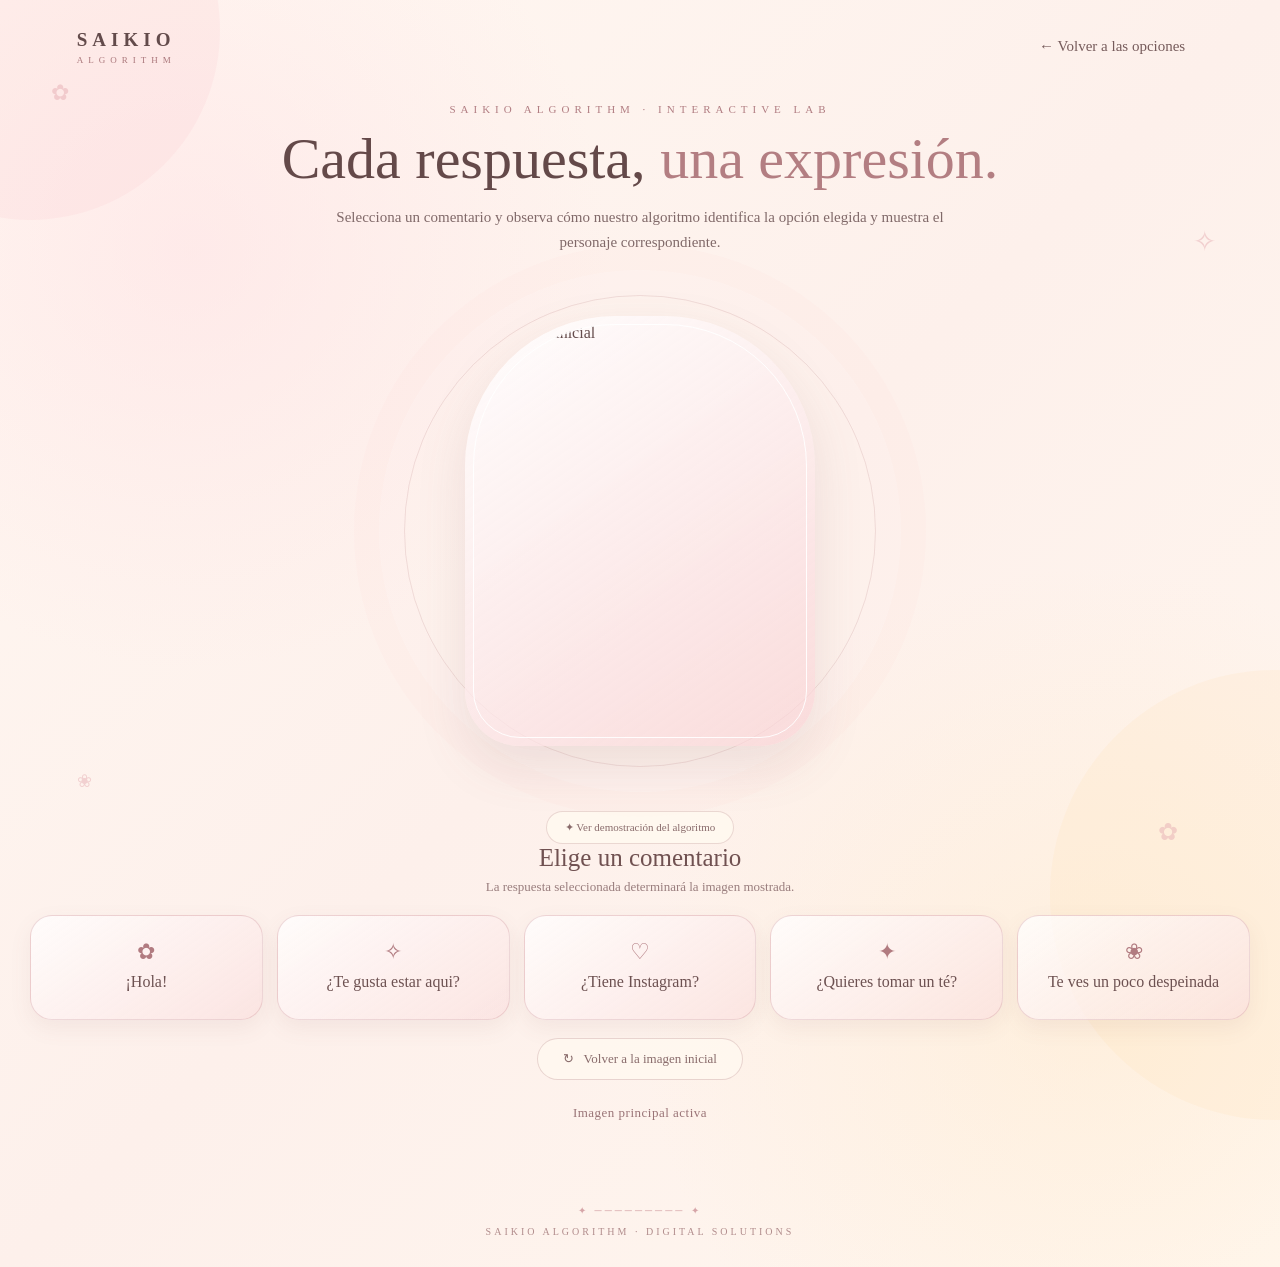
==== algoritmo-personajes.html @ 2d7679d8 "Add files via upload" ====
<!DOCTYPE html>
<html lang="es">

<head>
    <meta charset="UTF-8">
    <meta name="viewport" content="width=device-width, initial-scale=1.0">

    <title>Saikio Algorithm | Expresiones</title>

    <style>

        /* =====================================================
           CONFIGURACIÓN GENERAL
        ===================================================== */

        * {
            margin: 0;
            padding: 0;
            box-sizing: border-box;
        }

        html {
            scroll-behavior: smooth;
        }

        body {
            min-height: 100vh;
            font-family: Georgia, "Times New Roman", serif;

            background:
                radial-gradient(circle at 15% 20%,
                    rgba(255, 220, 225, 0.45),
                    transparent 28%),

                radial-gradient(circle at 85% 80%,
                    rgba(255, 229, 190, 0.35),
                    transparent 30%),

                linear-gradient(
                    135deg,
                    #fff8f2,
                    #fdf0eb,
                    #fff7ef
                );

            color: #654c4c;

            overflow-x: hidden;
        }


        /* =====================================================
           DECORACIONES DEL FONDO
        ===================================================== */

        body::before {
            content: "";
            position: fixed;

            width: 380px;
            height: 380px;

            border-radius: 50%;

            background: rgba(244, 190, 196, 0.16);

            top: -160px;
            left: -160px;

            z-index: -1;
        }

        body::after {
            content: "";
            position: fixed;

            width: 450px;
            height: 450px;

            border-radius: 50%;

            background: rgba(255, 219, 166, 0.14);

            right: -220px;
            bottom: -220px;

            z-index: -1;
        }


        /* =====================================================
           DECORACIONES SAKURA
        ===================================================== */

        .sakura {
            position: fixed;

            color: #e6aeb3;

            font-size: 22px;

            opacity: 0.5;

            pointer-events: none;

            z-index: 0;
        }

        .sakura-1 {
            top: 80px;
            left: 4%;
        }

        .sakura-2 {
            top: 25%;
            right: 5%;
            font-size: 28px;
        }

        .sakura-3 {
            bottom: 12%;
            left: 6%;
            font-size: 18px;
        }

        .sakura-4 {
            bottom: 6%;
            right: 8%;
            font-size: 24px;
        }


        /* =====================================================
           ENCABEZADO
        ===================================================== */

        header {
            width: 100%;

            padding: 28px 6%;

            display: flex;

            justify-content: space-between;
            align-items: center;

            position: relative;

            z-index: 5;
        }

        .logo {
            text-decoration: none;

            color: #634b4b;

            letter-spacing: 5px;

            font-size: 19px;

            font-weight: bold;
        }

        .logo span {
            display: block;

            font-size: 9px;

            letter-spacing: 5px;

            margin-top: 4px;

            font-weight: normal;

            color: #aa777b;
        }

        .back-button {
            text-decoration: none;

            color: #765b5b;

            font-size: 15px;

            padding: 10px 18px;

            border-radius: 30px;

            transition: 0.3s;
        }

        .back-button:hover {
            background: rgba(255,255,255,0.65);

            transform: translateX(-4px);
        }


        /* =====================================================
           CONTENEDOR PRINCIPAL
        ===================================================== */

        main {
            width: 100%;

            max-width: 1350px;

            margin: auto;

            padding: 10px 30px 50px;

            position: relative;

            z-index: 2;
        }


        /* =====================================================
           INTRODUCCIÓN
        ===================================================== */

        .intro {
            text-align: center;

            margin-bottom: 25px;
        }

        .small-title {
            color: #b17d82;

            font-size: 11px;

            letter-spacing: 5px;

            margin-bottom: 12px;
        }

        .intro h1 {
            font-size: clamp(34px, 5vw, 58px);

            font-weight: normal;

            color: #644949;

            line-height: 1.1;

            margin-bottom: 14px;
        }

        .intro h1 span {
            color: #b37e82;
        }

        .intro p {
            max-width: 620px;

            margin: auto;

            line-height: 1.7;

            color: #806969;

            font-size: 15px;
        }


        /* =====================================================
           ÁREA DE IMAGEN
        ===================================================== */

        .character-area {
            display: flex;

            justify-content: center;
            align-items: center;

            margin: 25px auto 30px;

            min-height: 500px;

            position: relative;
        }

        .character-area::before {
            content: "";

            position: absolute;

            width: 470px;
            height: 470px;

            border-radius: 50%;

            border: 1px solid rgba(190, 137, 142, 0.22);

            box-shadow:
                0 0 0 25px rgba(255,255,255,0.16),
                0 0 0 50px rgba(245,204,207,0.08);

            z-index: -1;
        }

        .image-frame {
            width: 350px;
            height: 430px;

            border-radius: 150px 150px 55px 55px;

            padding: 8px;

            background:
                linear-gradient(
                    145deg,
                    rgba(255,255,255,0.9),
                    rgba(247,207,210,0.65)
                );

            box-shadow:
                0 20px 50px rgba(130, 90, 90, 0.13);

            position: relative;

            overflow: hidden;
        }

        .image-frame::after {
            content: "";

            position: absolute;

            inset: 8px;

            border-radius: 142px 142px 47px 47px;

            border: 1px solid rgba(255,255,255,0.9);

            pointer-events: none;

            z-index: 3;
        }

        #personaje {
            width: 100%;
            height: 100%;

            object-fit: cover;

            border-radius: 142px 142px 47px 47px;

            display: block;
        }


/* =====================================================
   MINI DEMOSTRACIÓN DEL ALGORITMO
===================================================== */

.algorithm-demo {
    position: absolute;

    left: calc(50% + 190px);
    top: 50%;

    transform: translateY(-50%);

    width: 245px;
    min-height: 255px;

    padding: 20px 18px;

    border-radius: 24px;

    background:
        linear-gradient(
            145deg,
            rgba(255,255,255,0.88),
            rgba(252,229,225,0.78)
        );

    border: 1px solid rgba(190, 143, 147, 0.30);

    box-shadow:
        0 12px 30px rgba(130,90,90,0.10);

    opacity: 0;

    visibility: hidden;

    transition:
        opacity 0.35s ease,
        transform 0.35s ease,
        visibility 0.35s;

    z-index: 4;
}

.algorithm-demo.visible {
    opacity: 1;

    visibility: visible;

    transform:
        translateY(-50%)
        translateX(0);
}

.algorithm-title {
    text-align: center;

    font-size: 10px;

    letter-spacing: 3px;

    color: #b17d82;

    margin-bottom: 12px;
}

.algorithm-demo h3 {
    text-align: center;

    font-size: 17px;

    font-weight: normal;

    color: #705151;

    margin-bottom: 15px;
}

.algorithm-step {
    display: flex;

    align-items: center;

    gap: 9px;

    padding: 8px 10px;

    margin-bottom: 7px;

    border-radius: 12px;

    background: rgba(255,255,255,0.60);

    border: 1px solid rgba(205,153,158,0.16);

    font-size: 11px;

    color: #806969;

    transition: 0.3s;
}

.algorithm-step.active {
    background: rgba(249,211,215,0.65);

    color: #694e50;

    border-color: rgba(190,143,147,0.35);

    transform: translateX(3px);
}

.step-number {
    min-width: 21px;
    height: 21px;

    display: flex;

    align-items: center;
    justify-content: center;

    border-radius: 50%;

    background: rgba(255,255,255,0.85);

    color: #b17d82;

    font-size: 10px;

    font-weight: bold;
}

.algorithm-result {
    text-align: center;

    margin-top: 11px;

    font-size: 10px;

    color: #a17b7d;

    line-height: 1.5;
}


/* =====================================================
   BOTÓN PARA MOSTRAR EL ALGORITMO
===================================================== */

.algorithm-toggle-area {
    display: flex;

    justify-content: center;

    margin-top: 5px;
}

/* =====================================================
   MINI VISOR DEL CÓDIGO DEL ALGORITMO
===================================================== */

.algorithm-demo {
    position: absolute;

    left: calc(50% + 190px);
    top: 50%;

    transform: translateY(-50%);

    width: 270px;
    height: 285px;

    padding: 16px;

    border-radius: 22px;

    background:
        linear-gradient(
            145deg,
            rgba(255,255,255,0.92),
            rgba(252,229,225,0.82)
        );

    border: 1px solid rgba(190,143,147,0.30);

    box-shadow:
        0 12px 30px rgba(130,90,90,0.10);

    opacity: 0;

    visibility: hidden;

    transition:
        opacity 0.35s ease,
        transform 0.35s ease,
        visibility 0.35s;

    z-index: 4;

    overflow: hidden;
}

.algorithm-demo.visible {

    opacity: 1;

    visibility: visible;

    transform:
        translateY(-50%)
        translateX(0);
}


/* TÍTULO */

.algorithm-title {

    text-align: center;

    font-size: 9px;

    letter-spacing: 2.5px;

    color: #b17d82;

    margin-bottom: 5px;
}


.algorithm-demo h3 {

    text-align: center;

    font-size: 15px;

    font-weight: normal;

    color: #705151;

    margin-bottom: 10px;
}


/* VENTANA DEL CÓDIGO */

.code-window {

    width: 100%;

    height: 188px;

    padding: 12px 10px;

    border-radius: 14px;

    background: rgba(70,55,55,0.94);

    overflow: hidden;

    box-shadow:
        inset 0 0 15px rgba(0,0,0,0.12);
}


/* CADA LÍNEA */

.code-line {

    display: block;

    padding: 3px 5px;

    border-radius: 5px;

    font-family:
        "Courier New",
        monospace;

    font-size: 9px;

    line-height: 1.45;

    color: #f7eaea;

    white-space: pre;

    transition:
        background 0.3s,
        color 0.3s;
}


/* LÍNEA ACTIVA */

.code-line.active {

    background: rgba(247,205,210,0.30);

    color: #ffffff;
}


/* NÚMERO DE LÍNEA */

.line-number {

    display: inline-block;

    width: 20px;

    color: #bda5a5;

    user-select: none;
}


/* RESULTADO */

.algorithm-result {

    text-align: center;

    margin-top: 9px;

    font-size: 9px;

    color: #a17b7d;

    line-height: 1.4;
}


/* =====================================================
   BOTÓN
===================================================== */

.algorithm-toggle-area {

    display: flex;

    justify-content: center;

    margin-top: 5px;
}

.algorithm-toggle {

    border: 1px solid rgba(190,143,147,0.32);

    background: rgba(255,249,240,0.82);

    color: #896b6b;

    padding: 9px 18px;

    border-radius: 25px;

    cursor: pointer;

    font-family:
        Georgia,
        "Times New Roman",
        serif;

    font-size: 11px;

    transition: 0.3s;
}

.algorithm-toggle:hover {

    background: #fff;

    transform: translateY(-2px);

    box-shadow:
        0 7px 16px rgba(130,90,90,0.10);
}



        /* =====================================================
           ANIMACIONES DE LA IMAGEN
        ===================================================== */

        .fade-out {
            animation: desaparecer 0.20s ease forwards;
        }

        .bounce-in {
            animation: aparecerRebote 0.8s cubic-bezier(.22,1.4,.36,1);
        }

        @keyframes desaparecer {

            0% {
                opacity: 1;
                transform: scale(1);
            }

            100% {
                opacity: 0;
                transform: scale(0.94);
            }
        }

        @keyframes aparecerRebote {

            0% {
                opacity: 0;
                transform: scale(0.72) translateY(25px);
            }

            45% {
                opacity: 1;
                transform: scale(1.05) translateY(-7px);
            }

            70% {
                transform: scale(0.98) translateY(3px);
            }

            100% {
                opacity: 1;
                transform: scale(1) translateY(0);
            }
        }


        /* =====================================================
           TEXTO CENTRAL
        ===================================================== */

        .instruction {
            text-align: center;

            margin-bottom: 20px;
        }

        .instruction h2 {
            font-size: 25px;

            font-weight: normal;

            color: #705151;

            margin-bottom: 7px;
        }

        .instruction p {
            font-size: 13px;

            color: #997d7d;
        }


        /* =====================================================
           OPCIONES
        ===================================================== */

        .options {
            display: grid;

            grid-template-columns:
                repeat(5, 1fr);

            gap: 14px;

            margin-top: 20px;
        }

        .option {
            border: 1px solid rgba(205, 153, 158, 0.35);

            background:
                linear-gradient(
                    145deg,
                    rgba(255,255,255,0.78),
                    rgba(250,222,221,0.65)
                );

            border-radius: 22px;

            padding: 20px 12px;

            min-height: 105px;

            cursor: pointer;

            color: #6d5151;

            font-family: Georgia, "Times New Roman", serif;

            box-shadow:
                0 8px 22px rgba(130, 90, 90, 0.08);

            transition:
                transform 0.3s ease,
                box-shadow 0.3s ease,
                background 0.3s ease;
        }

        .option:hover {
            transform: translateY(-6px);

            box-shadow:
                0 14px 28px rgba(130, 90, 90, 0.14);

            background:
                linear-gradient(
                    145deg,
                    rgba(255,255,255,0.95),
                    rgba(249,211,215,0.8)
                );
        }

        .option:active {
            transform: translateY(-2px) scale(0.98);
        }

        .option .symbol {
            display: block;

            font-size: 22px;

            color: #b17b80;

            margin-bottom: 8px;
        }

        .option strong {
            display: block;

            font-size: 16px;

            font-weight: normal;

            margin-bottom: 5px;
        }

        .option small {
            display: block;

            font-size: 11px;

            color: #a48585;

            line-height: 1.4;
        }


        /* =====================================================
           BOTÓN IMAGEN INICIAL
        ===================================================== */

        .reset-area {
            display: flex;

            justify-content: center;

            margin-top: 18px;
        }

        .reset-button {
            border: 1px solid rgba(190, 143, 147, 0.35);

            background: rgba(255, 249, 240, 0.78);

            color: #896b6b;

            padding: 12px 25px;

            border-radius: 30px;

            cursor: pointer;

            font-family: Georgia, "Times New Roman", serif;

            font-size: 13px;

            transition: 0.3s;
        }

        .reset-button:hover {
            background: #fff;

            transform: translateY(-3px);

            box-shadow:
                0 8px 18px rgba(130,90,90,0.10);
        }


        /* =====================================================
           RESULTADO DEL ALGORITMO
        ===================================================== */

        .result {
            text-align: center;

            margin-top: 25px;

            min-height: 25px;

            color: #9a7477;

            font-size: 13px;

            letter-spacing: 0.5px;
        }

        #resultado {
            transition: opacity 0.3s ease;
        }


        /* =====================================================
           PIE DE PÁGINA
        ===================================================== */

        footer {
            text-align: center;

            padding: 25px 20px 30px;

            color: #b18c8c;

            font-size: 10px;

            letter-spacing: 3px;
        }

        footer::before {
            content: "✦  ─────────  ✦";

            display: block;

            margin-bottom: 10px;

            color: #d6a5a8;

            letter-spacing: 3px;
        }


        /* =====================================================
           RESPONSIVE — TABLET
        ===================================================== */

        @media (max-width: 900px) {

            .options {
                grid-template-columns:
                    repeat(3, 1fr);
            }

            .character-area {
                min-height: 390px;
            }

            .image-frame {
                width: 270px;
                height: 350px;
            }

        }


        /* =====================================================
           RESPONSIVE — CELULAR
        ===================================================== */

        @media (max-width: 600px) {

            header {
                padding: 20px 5%;
            }

            .logo {
                font-size: 15px;

                letter-spacing: 3px;
            }

            .logo span {
                font-size: 7px;

                letter-spacing: 3px;
            }

            .back-button {
                font-size: 12px;
            }

            main {
                padding:
                    5px 18px 35px;
            }

            .intro {
                margin-top: 10px;
            }

            .intro h1 {
                font-size: 35px;
            }

            .intro p {
                font-size: 13px;
            }

            .character-area {
                min-height: 350px;

                margin-top: 15px;
            }

            .character-area::before {
                width: 330px;
                height: 330px;
            }

            .image-frame {
                width: 220px;
                height: 290px;
            }

            .instruction h2 {
                font-size: 21px;
            }

            .options {
                grid-template-columns:
                    repeat(2, 1fr);

                gap: 10px;
            }

            .option {
                min-height: 100px;

                padding: 16px 8px;
            }

            .option strong {
                font-size: 14px;
            }

            .option small {
                font-size: 10px;
            }

            .reset-button {
                width: 100%;

                max-width: 280px;
            }

        }


        /* =====================================================
           CELULAR MUY PEQUEÑO
        ===================================================== */

        @media (max-width: 380px) {

            .options {
                grid-template-columns: 1fr;
            }

            .image-frame {
                width: 200px;
                height: 265px;
            }

        }

    </style>
</head>


<body>

    <!-- Decoraciones -->
    <div class="sakura sakura-1">✿</div>
    <div class="sakura sakura-2">✧</div>
    <div class="sakura sakura-3">❀</div>
    <div class="sakura sakura-4">✿</div>


    <!-- =====================================================
         ENCABEZADO
    ====================================================== -->

    <header>

        <a href="pagina web de saikio algorithm.html" class="logo">
            SAIKIO
            <span>ALGORITHM</span>
        </a>

        <a href="algoritmos.html" class="back-button">
            ← Volver a las opciones
        </a>

    </header>



    <!-- =====================================================
         CONTENIDO
    ====================================================== -->

    <main>


        <!-- INTRODUCCIÓN -->

        <section class="intro">

            <div class="small-title">
                SAIKIO ALGORITHM · INTERACTIVE LAB
            </div>

            <h1>
                Cada respuesta,
                <span>una expresión.</span>
            </h1>

            <p>
                Selecciona un comentario y observa cómo nuestro
                algoritmo identifica la opción elegida y muestra
                el personaje correspondiente.
            </p>

        </section>



        <!-- =================================================
             IMAGEN DEL PERSONAJE
        ================================================== -->

<section class="character-area">

    <div class="image-frame">

        <img
            id="personaje"
            src="imagenes/personaje-inicial.png"
            alt="Personaje inicial"
        >

    </div>


    <!-- MINI DEMOSTRACIÓN DEL ALGORITMO -->

<!-- =================================================
     MINI VISOR DEL CÓDIGO
================================================== -->

<div
    class="algorithm-demo"
    id="algorithmDemo"
>

    <div class="algorithm-title">
        SAIKIO · ALGORITHM
    </div>

    <h3>
        Código de selección
    </h3>


    <div class="code-window">


        <span
            class="code-line"
            id="line1"
        ><span class="line-number">01</span>function cambiarPersonaje(opcion) {</span>


        <span
            class="code-line"
            id="line2"
        ><span class="line-number">02</span>    personaje.src =</span>


        <span
            class="code-line"
            id="line3"
        ><span class="line-number">03</span>        imagenes[opcion];</span>


        <span
            class="code-line"
            id="line4"
        ><span class="line-number">04</span></span>


        <span
            class="code-line"
            id="line5"
        ><span class="line-number">05</span>    resultado.textContent =</span>


        <span
            class="code-line"
            id="line6"
        ><span class="line-number">06</span>        nombres[opcion];</span>


        <span
            class="code-line"
            id="line7"
        ><span class="line-number">07</span>}</span>


    </div>


    <div
        class="algorithm-result"
        id="algorithmResult"
    >

        Selecciona una opción para ejecutar.

    </div>

</div>

</section>


<!-- =================================================
     BOTÓN DEL VISUALIZADOR
================================================== -->

<div class="algorithm-toggle-area">

    <button
        class="algorithm-toggle"
        id="algorithmToggle"
        onclick="mostrarAlgoritmo()"
    >

        ✦ Ver demostración del algoritmo

    </button>

</div>



        <!-- =================================================
             INSTRUCCIÓN
        ================================================== -->

        <section class="instruction">

            <h2>
                Elige un comentario
            </h2>

            <p>
                La respuesta seleccionada determinará la imagen mostrada.
            </p>

        </section>



        <!-- =================================================
             CINCO OPCIONES
        ================================================== -->

        <section class="options">


            <!-- OPCIÓN 1 -->

            <button
                class="option"
                onclick="cambiarPersonaje(1)"
            >

                <span class="symbol">✿</span>

                <strong>
                    ¡Hola!
                </strong>

            </button>



            <!-- OPCIÓN 2 -->

            <button
                class="option"
                onclick="cambiarPersonaje(2)"
            >

                <span class="symbol">✧</span>

                <strong>
                    ¿Te gusta estar aqui?
                </strong>

            </button>



            <!-- OPCIÓN 3 -->

            <button
                class="option"
                onclick="cambiarPersonaje(3)"
            >

                <span class="symbol">♡</span>

                <strong>
                    ¿Tiene Instagram?
                </strong>

            </button>



            <!-- OPCIÓN 4 -->

            <button
                class="option"
                onclick="cambiarPersonaje(4)"
            >

                <span class="symbol">✦</span>

                <strong>
                    ¿Quieres tomar un té?
                </strong>

            </button>



            <!-- OPCIÓN 5 -->

            <button
                class="option"
                onclick="cambiarPersonaje(5)"
            >

                <span class="symbol">❀</span>

                <strong>
                    Te ves un poco despeinada
                </strong>

            </button>

        </section>



        <!-- =================================================
             VOLVER A IMAGEN INICIAL
        ================================================== -->

        <div class="reset-area">

            <button
                class="reset-button"
                onclick="imagenInicial()"
            >

                ↻ &nbsp; Volver a la imagen inicial

            </button>

        </div>



        <!-- =================================================
             RESULTADO
        ================================================== -->

        <div class="result">

            <span id="resultado">
                Imagen principal activa
            </span>

        </div>


    </main>



    <!-- =====================================================
         FOOTER
    ====================================================== -->

    <footer>

        SAIKIO ALGORITHM · DIGITAL SOLUTIONS

    </footer>



    <!-- =====================================================
         JAVASCRIPT — ALGORITMO
    ====================================================== -->

    <script>


        /* =================================================
           1. OBTENER LA IMAGEN
        ================================================== */

        const personaje =
            document.getElementById("personaje");


        const resultado =
            document.getElementById("resultado");



        /* =================================================
           2. LAS 6 IMÁGENES DEL ALGORITMO
           
           0 = imagen inicial
           1 = respuesta 1
           2 = respuesta 2
           3 = respuesta 3
           4 = respuesta 4
           5 = respuesta 5
        ================================================== */

        const imagenes = {

            0: "imagenes/personaje-inicial.png",

            1: "imagenes/personaje-1.png",

            2: "imagenes/personaje-2.png",

            3: "imagenes/personaje-3.png",

            4: "imagenes/personaje-4.png",

            5: "imagenes/personaje-5.png"

        };



        /* =================================================
           3. NOMBRES DE LAS RESPUESTAS
        ================================================== */

        const nombres = {

            1: "¡Hola!",

            2: "¿Te gusta estar aqui?",

            3: "¿Tiene Instagram?",

            4: "¿Quieres tomar un té?",

            5: "Te ves un poco despeinada"

        };



        /* =================================================
           4. FUNCIÓN PRINCIPAL DEL ALGORITMO
        ================================================== */

        function cambiarPersonaje(opcion) {

            ejecutarDemostracion(opcion);


            /* ---------------------------------------------
               PASO 1:
               La imagen actual desaparece
            --------------------------------------------- */

            personaje.classList.remove("bounce-in");

            personaje.classList.add("fade-out");



            /* ---------------------------------------------
               PASO 2:
               Esperamos a que termine la desaparición
            --------------------------------------------- */

            setTimeout(function() {


                /* -----------------------------------------
                   PASO 3:
                   Seleccionamos la imagen correspondiente
                ------------------------------------------ */

                personaje.src =
                    imagenes[opcion];



                /* -----------------------------------------
                   PASO 4:
                   Cambiamos el texto del resultado
                ------------------------------------------ */

                resultado.textContent =
                    "Respuesta seleccionada: "
                    + nombres[opcion];



                /* -----------------------------------------
                   PASO 5:
                   Quitamos la animación anterior
                ------------------------------------------ */

                personaje.classList.remove("fade-out");



                /* -----------------------------------------
                   PASO 6:
                   La nueva imagen aparece con rebote
                ------------------------------------------ */

                void personaje.offsetWidth;

                personaje.classList.add("bounce-in");


            }, 250);

        }



        /* =================================================
           5. FUNCIÓN PARA VOLVER A LA IMAGEN INICIAL
        ================================================== */

        function imagenInicial() {


            personaje.classList.remove("bounce-in");

            personaje.classList.add("fade-out");


            setTimeout(function() {


                personaje.src =
                    imagenes[0];


                resultado.textContent =
                    "Imagen principal activa";


                personaje.classList.remove("fade-out");


                void personaje.offsetWidth;

                personaje.classList.add("bounce-in");


            }, 250);

        }


/* =================================================
   VISUALIZADOR DEL ALGORITMO
================================================= */

const algorithmDemo =
    document.getElementById("algorithmDemo");

const algorithmToggle =
    document.getElementById("algorithmToggle");

const algorithmResult =
    document.getElementById("algorithmResult");


function mostrarAlgoritmo() {

    const visible =
        algorithmDemo.classList.contains("visible");


    if (visible) {

        algorithmDemo.classList.remove("visible");

        algorithmToggle.textContent =
            "✦ Ver demostración del algoritmo";

    } else {

        algorithmDemo.classList.add("visible");

        algorithmToggle.textContent =
            "× Ocultar demostración";

    }

}


/* =================================================
   EJECUTAR DEMOSTRACIÓN DEL CÓDIGO
================================================= */

function ejecutarDemostracion(opcion) {

    const lineas = [
        "line1",
        "line2",
        "line3",
        "line5",
        "line6",
        "line7"
    ];


    /* Primero limpiamos las líneas */

    lineas.forEach(function(id) {

        document
            .getElementById(id)
            .classList.remove("active");

    });


    /* ---------------------------------------------
       PASO 1 — ENTRADA
    --------------------------------------------- */

    document
        .getElementById("line1")
        .classList.add("active");

    algorithmResult.textContent =
        "Entrada: opción " + opcion;


    /* ---------------------------------------------
       PASO 2 — SELECCIÓN
    --------------------------------------------- */

    setTimeout(function() {

        document
            .getElementById("line1")
            .classList.remove("active");

        document
            .getElementById("line2")
            .classList.add("active");

        document
            .getElementById("line3")
            .classList.add("active");

        algorithmResult.textContent =
            "Seleccionando imagen correspondiente...";

    }, 500);


    /* ---------------------------------------------
       PASO 3 — RESULTADO
    --------------------------------------------- */

    setTimeout(function() {

        document
            .getElementById("line2")
            .classList.remove("active");

        document
            .getElementById("line3")
            .classList.remove("active");

        document
            .getElementById("line5")
            .classList.add("active");

        document
            .getElementById("line6")
            .classList.add("active");

        algorithmResult.textContent =
            "Resultado: personaje-" + opcion + ".png";

    }, 1000);

}


    </script>


</body>
</html>
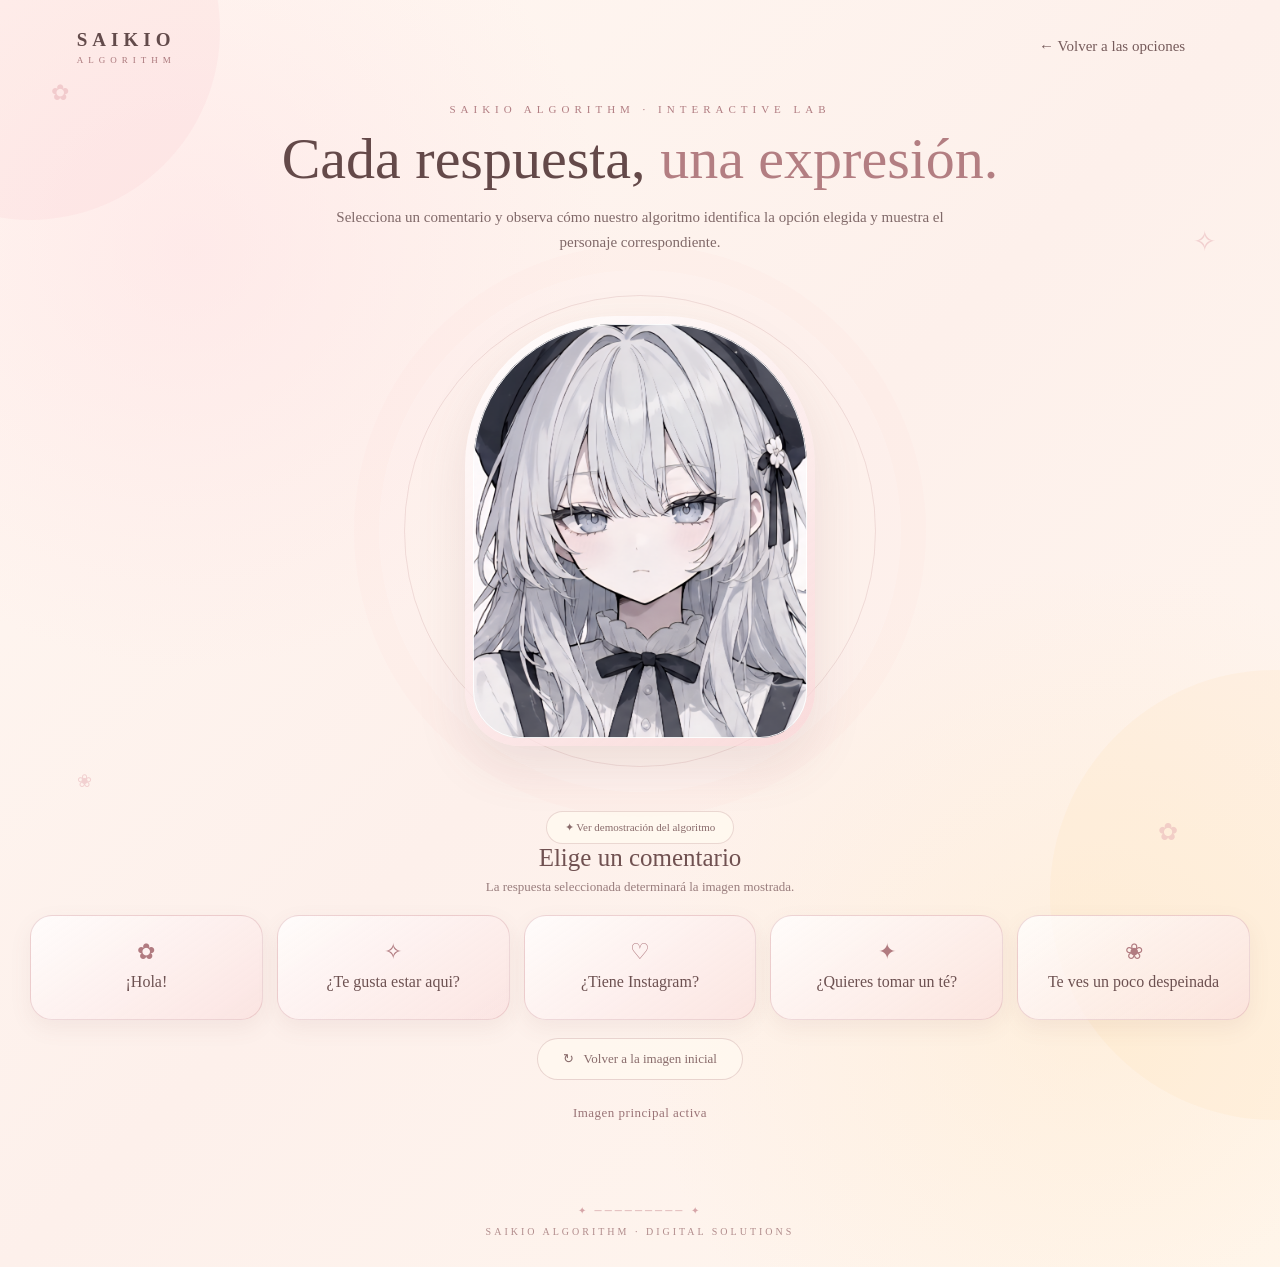
==== commit 84badcbb: "Fix typo in print statement" ====
--- a/algoritmo-personajes.html
+++ b/algoritmo-personajes.html
@@ -1201,7 +1201,7 @@
 
         <img
             id="personaje"
-            src="imagenes/personaje-inicial.png"
+            src="personaje-inicial.png"
             alt="Personaje inicial"
         >
 
@@ -1503,17 +1503,17 @@
 
         const imagenes = {
 
-            0: "imagenes/personaje-inicial.png",
-
-            1: "imagenes/personaje-1.png",
-
-            2: "imagenes/personaje-2.png",
-
-            3: "imagenes/personaje-3.png",
-
-            4: "imagenes/personaje-4.png",
-
-            5: "imagenes/personaje-5.png"
+            0: "personaje-inicial.png",
+
+            1: "personaje-1.png",
+
+            2: "personaje-2.png",
+
+            3: "personaje-3.png",
+
+            4: "personaje-4.png",
+
+            5: "personaje-5.png"
 
         };
 
@@ -1785,4 +1785,4 @@
 
 
 </body>
-</html>+</html>
